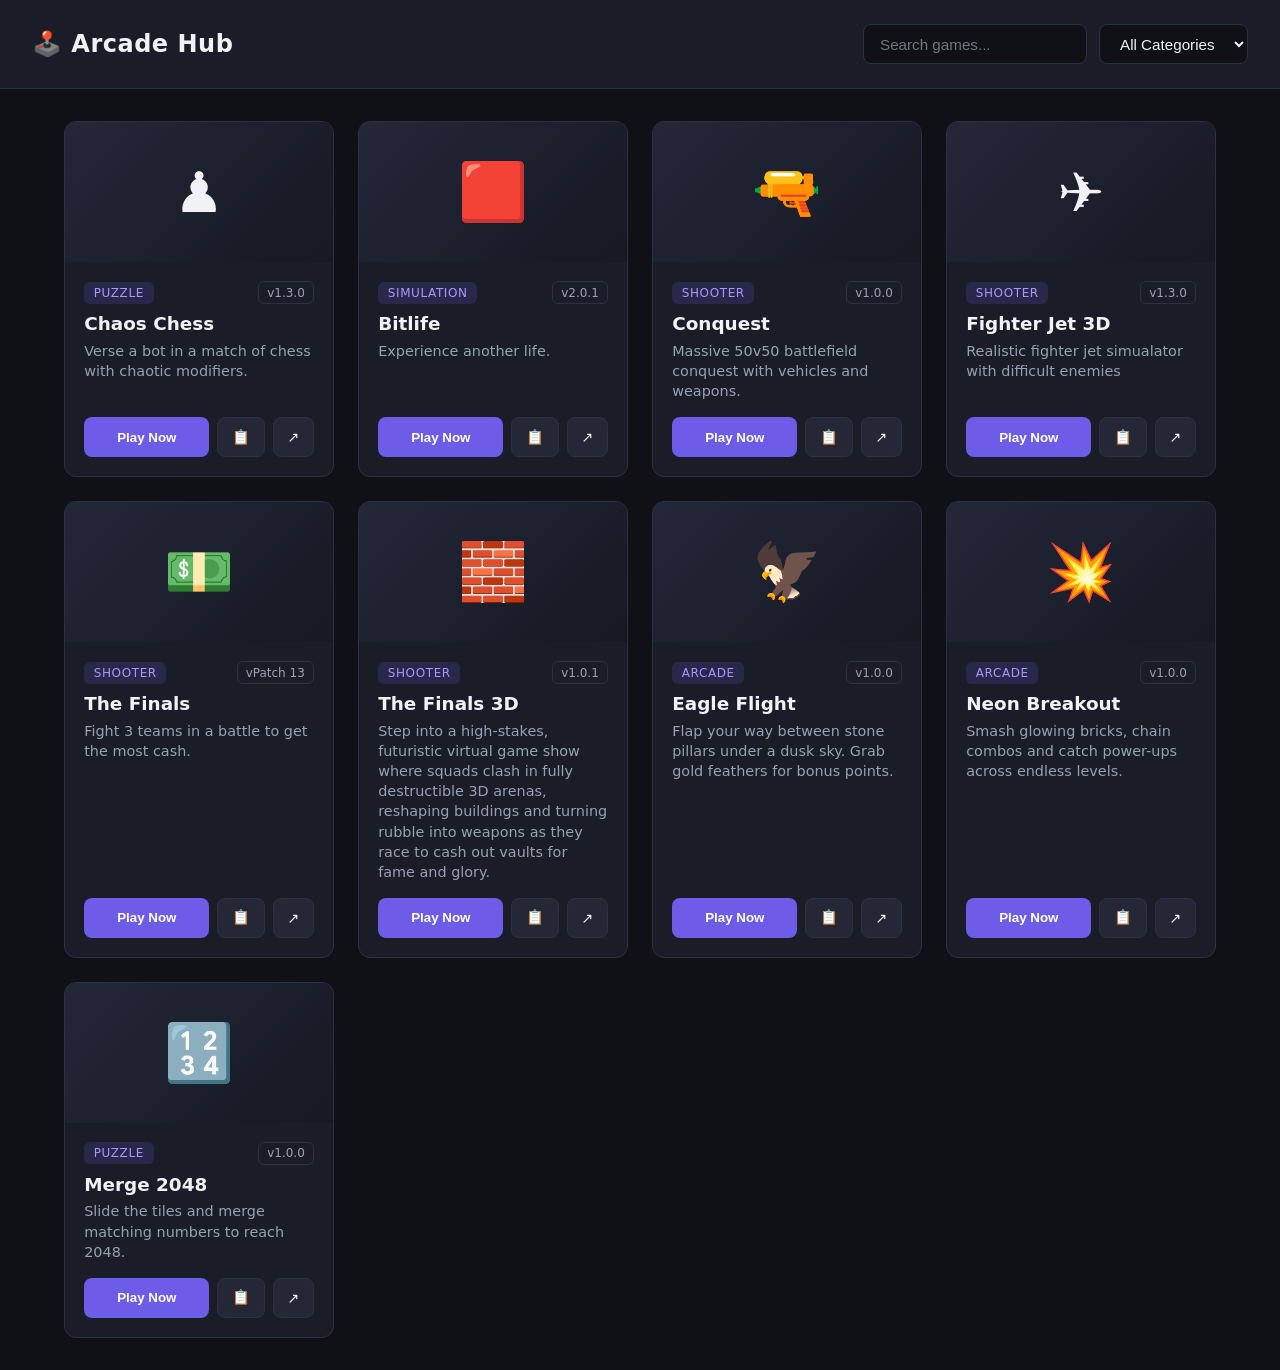
==== index.html @ 00473ccf "Point The Finals 3D card at its new folder and add 1.0.1 patch notes" ====
<!DOCTYPE html>
<html lang="en">
<head>
  <meta charset="UTF-8" />
  <meta name="viewport" content="width=device-width, initial-scale=1.0" />
  <title>Arcade Hub — Game Portal</title>
  <style>
    :root {
      --bg: #0f1117;
      --surface: #1a1d27;
      --surface-hover: #242836;
      --accent: #6c5ce7;
      --accent-hover: #8174f2;
      --text: #f1f2f6;
      --muted: #9aa0b4;
      --border: #2c3142;
      --new: #00b894;
      --fix: #fdcb6e;
      --change: #74b9ff;
      --remove: #ff7675;
    }

    * { box-sizing: border-box; margin: 0; padding: 0; }

    body {
      font-family: system-ui, -apple-system, Segoe UI, Roboto, sans-serif;
      background-color: var(--bg);
      color: var(--text);
      min-height: 100vh;
    }

    /* Header & Controls */
    header {
      background: var(--surface);
      border-bottom: 1px solid var(--border);
      padding: 1.5rem 2rem;
      display: flex;
      flex-wrap: wrap;
      align-items: center;
      justify-content: space-between;
      gap: 1rem;
    }
    header h1 { font-size: 1.5rem; letter-spacing: 0.5px; }
    .controls { display: flex; gap: 0.75rem; flex-wrap: wrap; }

    input[type="search"], select {
      background: var(--bg);
      color: var(--text);
      border: 1px solid var(--border);
      padding: 0.6rem 1rem;
      border-radius: 8px;
      font-size: 0.95rem;
      outline: none;
    }
    input[type="search"]:focus, select:focus { border-color: var(--accent); }

    /* Game Grid */
    main { max-width: 1200px; margin: 2rem auto; padding: 0 1.5rem; }
    .grid {
      display: grid;
      grid-template-columns: repeat(auto-fill, minmax(260px, 1fr));
      gap: 1.5rem;
    }

    .card {
      background: var(--surface);
      border: 1px solid var(--border);
      border-radius: 12px;
      overflow: hidden;
      display: flex;
      flex-direction: column;
      transition: transform 0.18s ease, border-color 0.18s ease;
    }
    .card:hover { transform: translateY(-4px); border-color: var(--accent); }

    .thumb {
      height: 140px;
      background: linear-gradient(135deg, #232738, #161822);
      display: flex;
      align-items: center;
      justify-content: center;
      font-size: 3.5rem;
      user-select: none;
    }
    .thumb img { width: 100%; height: 100%; object-fit: cover; }

    .card-body { padding: 1.2rem; display: flex; flex-direction: column; flex: 1; }

    .card-meta {
      display: flex;
      align-items: center;
      justify-content: space-between;
      margin-bottom: 0.6rem;
      gap: 0.5rem;
    }
    .tag {
      font-size: 0.75rem;
      text-transform: uppercase;
      letter-spacing: 0.6px;
      background: rgba(108, 92, 231, 0.18);
      color: #a29bfe;
      padding: 0.25rem 0.6rem;
      border-radius: 6px;
    }
    .version-badge {
      font-size: 0.75rem;
      color: var(--muted);
      border: 1px solid var(--border);
      padding: 0.2rem 0.5rem;
      border-radius: 6px;
      font-variant-numeric: tabular-nums;
    }
    .version-badge.fresh {
      color: var(--new);
      border-color: var(--new);
    }

    .card-title { font-size: 1.15rem; margin-bottom: 0.4rem; }
    .card-desc {
      font-size: 0.9rem;
      color: var(--muted);
      line-height: 1.4;
      margin-bottom: 1rem;
      flex: 1;
    }

    .card-actions { display: flex; gap: 0.5rem; }

    button.play-btn {
      flex: 1;
      background: var(--accent);
      color: #fff;
      border: none;
      padding: 0.65rem 1rem;
      border-radius: 8px;
      font-weight: 600;
      cursor: pointer;
      transition: background 0.15s ease;
    }
    button.play-btn:hover { background: var(--accent-hover); }

    button.notes-btn, a.tab-link {
      background: var(--surface-hover);
      color: var(--text);
      text-decoration: none;
      padding: 0.65rem 0.85rem;
      border-radius: 8px;
      font-size: 0.9rem;
      display: flex;
      align-items: center;
      justify-content: center;
      border: 1px solid var(--border);
      cursor: pointer;
    }
    button.notes-btn:hover, a.tab-link:hover { border-color: var(--muted); }

    /* Fullscreen Game Player Overlay */
    .player-overlay {
      position: fixed;
      inset: 0;
      background: #000;
      z-index: 1000;
      display: none;
      flex-direction: column;
    }
    .player-overlay.active { display: flex; }
    .player-bar {
      background: var(--surface);
      border-bottom: 1px solid var(--border);
      padding: 0.75rem 1.25rem;
      display: flex;
      align-items: center;
      justify-content: space-between;
    }
    .player-bar-actions { display: flex; gap: 0.6rem; }
    .bar-btn {
      background: var(--surface-hover);
      color: var(--text);
      border: 1px solid var(--border);
      padding: 0.45rem 0.9rem;
      border-radius: 6px;
      cursor: pointer;
      font-size: 0.9rem;
    }
    .bar-btn.close { background: #d63031; border-color: #d63031; color: #fff; }
    iframe#gameFrame {
      flex: 1;
      width: 100%;
      height: 100%;
      border: none;
      background: #000;
    }

    .empty-state {
      text-align: center;
      color: var(--muted);
      padding: 3rem 1rem;
      grid-column: 1 / -1;
    }

    /* Patch Notes Modal */
    .modal-backdrop {
      position: fixed;
      inset: 0;
      background: rgba(0, 0, 0, 0.7);
      z-index: 900;
      display: none;
      align-items: center;
      justify-content: center;
      padding: 1rem;
    }
    .modal-backdrop.active { display: flex; }

    .modal {
      background: var(--surface);
      border: 1px solid var(--border);
      border-radius: 14px;
      width: 100%;
      max-width: 640px;
      max-height: 85vh;
      display: flex;
      flex-direction: column;
      overflow: hidden;
    }
    .modal-head {
      padding: 1.1rem 1.4rem;
      border-bottom: 1px solid var(--border);
      display: flex;
      align-items: center;
      justify-content: space-between;
      gap: 1rem;
    }
    .modal-head h2 { font-size: 1.2rem; }
    .modal-head small { color: var(--muted); display: block; margin-top: 0.15rem; }
    .modal-close {
      background: none;
      border: none;
      color: var(--muted);
      font-size: 1.4rem;
      cursor: pointer;
      line-height: 1;
    }
    .modal-close:hover { color: var(--text); }

    .modal-body { overflow-y: auto; padding: 1.2rem 1.4rem 1.6rem; }

    .release {
      border-left: 2px solid var(--border);
      padding: 0 0 1.4rem 1.1rem;
      position: relative;
    }
    .release:last-child { padding-bottom: 0; }
    .release::before {
      content: "";
      position: absolute;
      left: -6px;
      top: 4px;
      width: 10px;
      height: 10px;
      border-radius: 50%;
      background: var(--border);
    }
    .release.latest { border-left-color: var(--accent); }
    .release.latest::before { background: var(--accent); }

    .release-head {
      display: flex;
      align-items: baseline;
      gap: 0.7rem;
      flex-wrap: wrap;
      margin-bottom: 0.2rem;
    }
    .release-head h3 { font-size: 1.05rem; }
    .release-head time { color: var(--muted); font-size: 0.85rem; }
    .latest-pill {
      font-size: 0.65rem;
      text-transform: uppercase;
      letter-spacing: 0.6px;
      background: var(--accent);
      color: #fff;
      padding: 0.15rem 0.45rem;
      border-radius: 5px;
    }
    .release-title { color: var(--muted); font-size: 0.9rem; margin-bottom: 0.6rem; }

    .change-list { list-style: none; display: flex; flex-direction: column; gap: 0.4rem; }
    .change-list li {
      display: flex;
      gap: 0.6rem;
      align-items: baseline;
      font-size: 0.92rem;
      line-height: 1.4;
    }
    .chip {
      flex: none;
      min-width: 64px;
      text-align: center;
      font-size: 0.65rem;
      text-transform: uppercase;
      letter-spacing: 0.5px;
      font-weight: 700;
      padding: 0.15rem 0.4rem;
      border-radius: 5px;
      color: #0f1117;
    }
    .chip.new { background: var(--new); }
    .chip.fix { background: var(--fix); }
    .chip.change { background: var(--change); }
    .chip.remove { background: var(--remove); }
  </style>
</head>
<body>

  <header>
    <h1>🕹️ Arcade Hub</h1>
    <div class="controls">
      <input type="search" id="searchInput" placeholder="Search games..." />
      <select id="categoryFilter">
        <option value="All">All Categories</option>
      </select>
    </div>
  </header>

  <main>
    <div class="grid" id="gameGrid"></div>
  </main>

  <!-- Patch Notes Modal -->
  <div class="modal-backdrop" id="notesBackdrop">
    <div class="modal" role="dialog" aria-modal="true" aria-labelledby="notesTitle">
      <div class="modal-head">
        <div>
          <h2 id="notesTitle">Patch Notes</h2>
          <small id="notesSubtitle"></small>
        </div>
        <button class="modal-close" id="notesClose" aria-label="Close patch notes">✕</button>
      </div>
      <div class="modal-body" id="notesBody"></div>
    </div>
  </div>

  <!-- In-Portal Game Player -->
  <div class="player-overlay" id="playerOverlay">
    <div class="player-bar">
      <strong id="activeGameTitle">Playing Game</strong>
      <div class="player-bar-actions">
        <button class="bar-btn" id="patchBtn">📋 Patch Notes</button>
        <button class="bar-btn" id="fullscreenBtn">⛶ Fullscreen</button>
        <button class="bar-btn" id="reloadBtn">↻ Restart</button>
        <button class="bar-btn close" id="closeBtn">✕ Back to Portal</button>
      </div>
    </div>
    <iframe id="gameFrame" title="Game Viewport" allowfullscreen></iframe>
  </div>

  <script>
    // ==========================================
    // 1. ADD YOUR HTML GAMES HERE
    // ==========================================
    // Each game has a `versions` array, NEWEST FIRST.
    // Change types: "new", "fix", "change", "remove"
    // (The notes below are placeholders — replace with your real history.)
    const GAMES = [
      {
        title: "Chaos Chess",
        category: "Puzzle",
        description: "Verse a bot in a match of chess with chaotic modifiers.",
        file: "spaces/chaos_chess.html",
        icon: "♟️",
        versions: [
          {
            version: "1.3.0", date: "2026-11-18", title: "Boom & Bots Update",
            changes: [
              { type: "new", text: "Added a small explosion effect when a piece is captured or destroyed, including King captures, Air Raid, landmines, lava and Volcanic Eruption." },
              { type: "new", text: "Added a dust cloud effect and a pop-in animation when a piece spawns, including Royal Bodyguard, Clone Army, Necromancy, Royal Guard pawns and King respawns." },
              { type: "new", text: "Added a 200 ELO Beginner bot that plays almost randomly and rarely notices captures." },
              { type: "new", text: "Added an 800 ELO bot that weighs trades, avoids hanging pieces, escapes threats, dodges hazards and pushes pawns to promote." },
              { type: "new", text: "Added a Bot Difficulty selector (200 / 400 / 800 ELO) to the sidebar." },
              { type: "change", text: "The original bot is now the 400 ELO bot and remains the default." },
              { type: "change", text: "The title, scoreboard label and win/lose message now show the selected bot's ELO." },
              { type: "change", text: "Effects on squares hidden by Fog of War are not shown, so they don't reveal enemy positions." }
             ]
          },
          {
            version: "1.2.0", date: "2026-11-10", title: "Modifier Madness",
            changes: [
              { type: "new", text: "Added 6 new chaos modifiers, including Teleporting Pawns." },
              { type: "change", text: "Bot now considers active modifiers when picking moves." },
              { type: "fix", text: "Castling no longer breaks when a modifier moves the rook." }
            ]
          },
          {
            version: "1.1.0", date: "2026-10-22", title: "Smarter Bot",
            changes: [
              { type: "new", text: "Difficulty selector: Easy, Normal, Hard." },
              { type: "fix", text: "Fixed en passant capturing the wrong piece." }
            ]
          },
          {
            version: "1.0.0", date: "2026-10-01", title: "Initial Release",
            changes: [
              { type: "new", text: "Play chess against a bot with randomized chaotic modifiers." }
            ]
          }
        ]
      },
      {
        title: "Bitlife",
        category: "Simulation",
        description: "Experience another life.",
        file: "spaces/bitlife.html",
        icon: "🟥",
        versions: [
          {
            version: "2.0.1", date: "2026-11-14", title: "Hotfix",
            changes: [
              { type: "fix", text: "Save data no longer resets after aging up past 80." },
              { type: "fix", text: "Fixed duplicate job offers appearing in the same year." }
            ]
          },
          {
            version: "2.0.0", date: "2026-11-05", title: "Careers & Relationships",
            changes: [
              { type: "new", text: "Expanded career paths with promotions and layoffs." },
              { type: "new", text: "Relationship events: dating, marriage, and family." },
              { type: "change", text: "Rebalanced random event frequency." }
            ]
          },
          {
            version: "1.0.0", date: "2026-09-18", title: "Initial Release",
            changes: [
              { type: "new", text: "Live a life from birth to old age, one year at a time." }
            ]
          }
        ]
      },
      {
        title: "Conquest",
        category: "Shooter",
        description: "Massive 50v50 battlefield conquest with vehicles and weapons.",
        file: "spaces/conquest.html",
        icon: "🔫",
        versions: [
          {
            version: "1.0.0", date: "2026-11-18", title: "Player Mode",
            changes: [
              { type: "new", text: "Added optional player control. Press P to take over a soldier or vehicle, and Esc or P to return to spectating." },
              { type: "new", text: "Added controls for soldiers (WASD, sprint, mouse aim, fire, secondary weapons, class switching) and vehicles (tank, truck, bike, helicopter, jet)." },
              { type: "new", text: "Added F to enter or exit friendly ground vehicles, B to choose the team P selects from, and a player HUD with crosshair, health bar and hit indicator." },
              { type: "change", text: "Spectator camera now follows the player's unit smoothly while you are in control." },
              { type: "fix", text: "Fixed the player losing control with no feedback when their unit is destroyed; a redeploy prompt now appears." },
              { type: "remove", text: "Removed nothing in this update." }
            ]
          },
          {
            version: "0.9.0", date: "2026-11-12", title: "Armor Update",
            changes: [
              { type: "new", text: "Added tanks and a transport helicopter." },
              { type: "change", text: "Capture points now fill faster with more players nearby." },
              { type: "fix", text: "Reduced lag in large firefights." },
              { type: "remove", text: "Removed the unbalanced sniper rifle scope glint." }
            ]
          },
          {
            version: "0.8.0", date: "2026-10-27", title: "Weapons Pass",
            changes: [
              { type: "new", text: "Three new weapon classes: DMR, LMG, and shotgun." },
              { type: "change", text: "Improved bot aim and squad behavior." }
            ]
          },
          {
            version: "0.5.0", date: "2026-10-03", title: "Playable Alpha",
            changes: [
              { type: "new", text: "First playable 50v50 conquest match." }
            ]
          }
        ]
      },
      {
        title: "Fighter Jet 3D",
        category: "Shooter",
        description: "Realistic fighter jet simualator with difficult enemies",
        file: "spaces/fighter-jet-3d-sim.html",
        icon: "✈️",
        versions: [
          {
            version: "1.3.0", date: "2026-11-16", title: "Dogfight Overhaul",
            changes: [
              { type: "new", text: "Added flares and countermeasures." },
              { type: "change", text: "Enemy pilots now use evasive maneuvers." },
              { type: "fix", text: "Fixed camera clipping into the cockpit on hard turns." }
            ]
          },
          {
            version: "1.2.0", date: "2026-11-01", title: "New Skies",
            changes: [
              { type: "new", text: "Dynamic weather and cloud layers." },
              { type: "fix", text: "Missiles no longer lose lock through clouds incorrectly." }
            ]
          },
          {
            version: "1.0.0", date: "2026-09-25", title: "Initial Release",
            changes: [
              { type: "new", text: "3D fighter jet flight sim with enemy aircraft." }
            ]
          }
        ]
      },
      {
        title: "The Finals",
        category: "Shooter",
        description: "Fight 3 teams in a battle to get the most cash.",
        file: "spaces/finals_ui_patch12.html",
        icon: "💵",
        versions: [
          {
            version: "Patch 13", date: "2026-11-18", title: "Play Mode Update",
             changes: [
              { type: "new", text: "Added Play mode. Press P or click Play to take control of any player, with WASD to move, mouse to aim and click to fire." },
              { type: "new", text: "Play mode supports all three gadgets (frag, gas and gateway), reviving and carrying downed teammates, and switching teammates with Tab." },
              { type: "new", text: "Added a smart auto camera that follows the action like a broadcast director, with on-screen captions explaining each shot." },
              { type: "new", text: "Added a Minimal UI toggle (H key) for a cleaner viewing experience. Your choice is remembered." },
              { type: "new", text: "Added reviving. Downed players can be revived in about 4 seconds and carried to safety first if enemies are nearby." },
              { type: "change", text: "Cashouts now take 90 seconds." },
              { type: "change", text: "Respawns now take 12 seconds, and a full team wipe respawns the squad together after 20 seconds." },
              { type: "change", text: "The leaderboard now ranks teams by projected cash (balance plus pending cashout) and animates teams moving up or down." },
              { type: "fix", text: "Fixed the revive, respawn and gateway timing so downed players are no longer stuck in limbo." },
              { type: "fix", text: "Fixed the tournament so the next match correctly resets the camera and director state." }
            ]
          },
          {
            version: "Patch 12", date: "2026-11-17", title: "UI Overhaul",
            changes: [
              { type: "change", text: "Redesigned HUD, scoreboard, and cash-out indicators." },
              { type: "fix", text: "Fixed cashout timer desync between teams." }
            ]
          },
          {
            version: "Patch 11", date: "2026-11-08", title: "Balance Pass",
            changes: [
              { type: "change", text: "Reduced cash payout from early vault drops." },
              { type: "fix", text: "Fixed players spawning inside walls." }
            ]
          },
          {
            version: "Patch 1", date: "2026-09-30", title: "Initial Release",
            changes: [
              { type: "new", text: "Three-team cash-grab matches." }
            ]
          }
        ]
      },
      {
        title: "The Finals 3D",
        category: "Shooter",
        description: "Step into a high-stakes, futuristic virtual game show where squads clash in fully destructible 3D arenas, reshaping buildings and turning rubble into weapons as they race to cash out vaults for fame and glory.",
        file: "spaces/thefinals3d/index.html",
        icon: "🧱",
        versions: [
          {
            version: "1.0.1", date: "2026-11-18", title: "Styling Fix",
            changes: [
              { type: "fix", text: "The game's stylesheet now loads, so the lobby, HUD and menus display correctly." },
              { type: "change", text: "Moved the game into its own folder (spaces/thefinals3d/) so its files stay together." }
            ]
          },
          {
            version: "1.0.0", date: "2026-11-18", title: "Full Release",
            changes: [
              { type: "new", text: "Released the game!." },
            ]
          }
        ]
      },
      {
        title: "Eagle Flight",
        category: "Arcade",
        description: "Flap your way between stone pillars under a dusk sky. Grab gold feathers for bonus points.",
        file: "spaces/eagle_flight.html",
        icon: "🦅",
        versions: [
          {
            version: "1.0.0", date: "2026-11-18", title: "Initial Release",
            changes: [
              { type: "new", text: "One-button flying: click, tap or press Space to flap between the pillars." },
              { type: "new", text: "Gold feathers appear between pillars and are worth +2 points." },
              { type: "new", text: "The game speeds up and the gaps narrow as your score climbs." },
              { type: "new", text: "Your best score is saved in your browser." }
            ]
          }
        ]
      },
      {
        title: "Neon Breakout",
        category: "Arcade",
        description: "Smash glowing bricks, chain combos and catch power-ups across endless levels.",
        file: "spaces/neon_breakout.html",
        icon: "💥",
        versions: [
          {
            version: "1.0.0", date: "2026-11-18", title: "Initial Release",
            changes: [
              { type: "new", text: "Control the paddle with the mouse, touch or arrow keys. Press P to pause." },
              { type: "new", text: "Combo multiplier up to x8 for hitting several bricks before the ball returns to the paddle." },
              { type: "new", text: "Power-ups: Wide paddle, Multiball, Slow ball and Extra life." },
              { type: "new", text: "Three hand-made levels, then endless generated levels with tougher two-hit bricks." },
              { type: "new", text: "Your best score is saved in your browser." }
            ]
          }
        ]
      },
      {
        title: "Merge 2048",
        category: "Puzzle",
        description: "Slide the tiles and merge matching numbers to reach 2048.",
        file: "spaces/merge_2048.html",
        icon: "🔢",
        versions: [
          {
            version: "1.0.0", date: "2026-11-18", title: "Initial Release",
            changes: [
              { type: "new", text: "Slide tiles with the arrow keys, WASD or swipes." },
              { type: "new", text: "One-step undo with the Undo button or the U key." },
              { type: "new", text: "Keep playing past 2048 to chase a higher score." },
              { type: "new", text: "Your current game and best score are saved in your browser." }
            ]
          }
        ]
      },
    ];

    // ==========================================
    // 2. PORTAL LOGIC (NO NEED TO EDIT BELOW)
    // ==========================================
    const gameGrid = document.getElementById("gameGrid");
    const searchInput = document.getElementById("searchInput");
    const categoryFilter = document.getElementById("categoryFilter");
    const playerOverlay = document.getElementById("playerOverlay");
    const gameFrame = document.getElementById("gameFrame");
    const activeGameTitle = document.getElementById("activeGameTitle");
    const notesBackdrop = document.getElementById("notesBackdrop");
    const notesBody = document.getElementById("notesBody");
    const notesTitle = document.getElementById("notesTitle");
    const notesSubtitle = document.getElementById("notesSubtitle");

    let activeGame = null;
    const FRESH_DAYS = 14;

    const CHIP_LABELS = { new: "New", fix: "Fix", change: "Change", remove: "Removed" };

    function escapeHTML(str) {
      return String(str).replace(/[&<>"']/g, c => ({
        "&": "&amp;", "<": "&lt;", ">": "&gt;", '"': "&quot;", "'": "&#39;"
      }[c]));
    }

    function formatDate(iso) {
      const d = new Date(iso + "T00:00:00");
      if (isNaN(d)) return iso;
      return d.toLocaleDateString(undefined, { year: "numeric", month: "short", day: "numeric" });
    }

    function isFresh(iso) {
      const d = new Date(iso + "T00:00:00");
      if (isNaN(d)) return false;
      return (Date.now() - d.getTime()) / 86400000 <= FRESH_DAYS;
    }

    function latestVersion(game) {
      return game.versions && game.versions.length ? game.versions[0] : null;
    }

    // Populate category dropdown dynamically
    const categories = ["All", ...new Set(GAMES.map(g => g.category))];
    categories.forEach(cat => {
      if (cat === "All") return;
      const opt = document.createElement("option");
      opt.value = cat;
      opt.textContent = cat;
      categoryFilter.appendChild(opt);
    });

    function renderGames() {
      const query = searchInput.value.toLowerCase().trim();
      const selectedCat = categoryFilter.value;

      const filtered = GAMES.filter(game => {
        const matchesCat = selectedCat === "All" || game.category === selectedCat;
        const matchesSearch =
          game.title.toLowerCase().includes(query) ||
          game.description.toLowerCase().includes(query);
        return matchesCat && matchesSearch;
      });

      gameGrid.innerHTML = "";

      if (filtered.length === 0) {
        gameGrid.innerHTML = `<div class="empty-state">No games match your search.</div>`;
        return;
      }

      filtered.forEach(game => {
        const card = document.createElement("div");
        card.className = "card";

        const thumbContent = game.thumbnail
          ? `<img src="${game.thumbnail}" alt="${game.title}" />`
          : `<span>${game.icon || "🎮"}</span>`;

        const latest = latestVersion(game);
        const badge = latest
          ? `<span class="version-badge ${isFresh(latest.date) ? "fresh" : ""}" title="Updated ${formatDate(latest.date)}">${isFresh(latest.date) ? "● " : ""}v${escapeHTML(latest.version.replace(/^v/i, ""))}</span>`
          : "";

        card.innerHTML = `
          <div class="thumb">${thumbContent}</div>
          <div class="card-body">
            <div class="card-meta">
              <span class="tag">${game.category}</span>
              ${badge}
            </div>
            <h2 class="card-title">${game.title}</h2>
            <p class="card-desc">${game.description}</p>
            <div class="card-actions">
              <button class="play-btn">Play Now</button>
              <button class="notes-btn" title="Patch notes">📋</button>
              <a class="tab-link" href="${game.file}" target="_blank" title="Open in new tab">↗</a>
            </div>
          </div>
        `;

        card.querySelector(".play-btn").addEventListener("click", () => openGame(game));
        card.querySelector(".notes-btn").addEventListener("click", () => openNotes(game));
        gameGrid.appendChild(card);
      });
    }

    // ---------- Patch notes ----------
    function openNotes(game) {
      notesTitle.textContent = `${game.title} — Patch Notes`;
      const versions = game.versions || [];
      notesSubtitle.textContent = versions.length
        ? `${versions.length} release${versions.length === 1 ? "" : "s"} · latest ${versions[0].version}`
        : "";

      if (!versions.length) {
        notesBody.innerHTML = `<div class="empty-state">No patch notes yet for this game.</div>`;
      } else {
        notesBody.innerHTML = versions.map((v, i) => `
          <div class="release ${i === 0 ? "latest" : ""}">
            <div class="release-head">
              <h3>${escapeHTML(v.version)}</h3>
              <time datetime="${escapeHTML(v.date)}">${formatDate(v.date)}</time>
              ${i === 0 ? `<span class="latest-pill">Latest</span>` : ""}
            </div>
            ${v.title ? `<div class="release-title">${escapeHTML(v.title)}</div>` : ""}
            <ul class="change-list">
              ${(v.changes || []).map(c => `
                <li>
                  <span class="chip ${escapeHTML(c.type)}">${CHIP_LABELS[c.type] || escapeHTML(c.type)}</span>
                  <span>${escapeHTML(c.text)}</span>
                </li>`).join("")}
            </ul>
          </div>
        `).join("");
      }
      notesBody.scrollTop = 0;
      notesBackdrop.classList.add("active");
    }

    function closeNotes() {
      notesBackdrop.classList.remove("active");
    }

    document.getElementById("notesClose").addEventListener("click", closeNotes);
    notesBackdrop.addEventListener("click", e => {
      if (e.target === notesBackdrop) closeNotes();
    });

    // ---------- Player ----------
    function openGame(game) {
      activeGame = game;
      activeGameTitle.textContent = game.title;
      gameFrame.src = game.file;
      playerOverlay.classList.add("active");
      gameFrame.focus();
    }

    function closeGame() {
      playerOverlay.classList.remove("active");
      gameFrame.src = "about:blank"; // Stops game audio and loops
      activeGame = null;
    }

    document.getElementById("closeBtn").addEventListener("click", closeGame);

    document.getElementById("patchBtn").addEventListener("click", () => {
      if (activeGame) openNotes(activeGame);
    });

    document.getElementById("reloadBtn").addEventListener("click", () => {
      gameFrame.contentWindow.location.reload();
      gameFrame.focus();
    });

    document.getElementById("fullscreenBtn").addEventListener("click", () => {
      if (!document.fullscreenElement) {
        playerOverlay.requestFullscreen().catch(() => {});
      } else {
        document.exitFullscreen();
      }
    });

    // Escape: close patch notes first, otherwise close the game
    document.addEventListener("keydown", e => {
      if (e.key !== "Escape") return;
      if (notesBackdrop.classList.contains("active")) {
        closeNotes();
      } else if (playerOverlay.classList.contains("active")) {
        closeGame();
      }
    });

    searchInput.addEventListener("input", renderGames);
    categoryFilter.addEventListener("change", renderGames);

    // Initial render
    renderGames();
  </script>
</body>
</html>
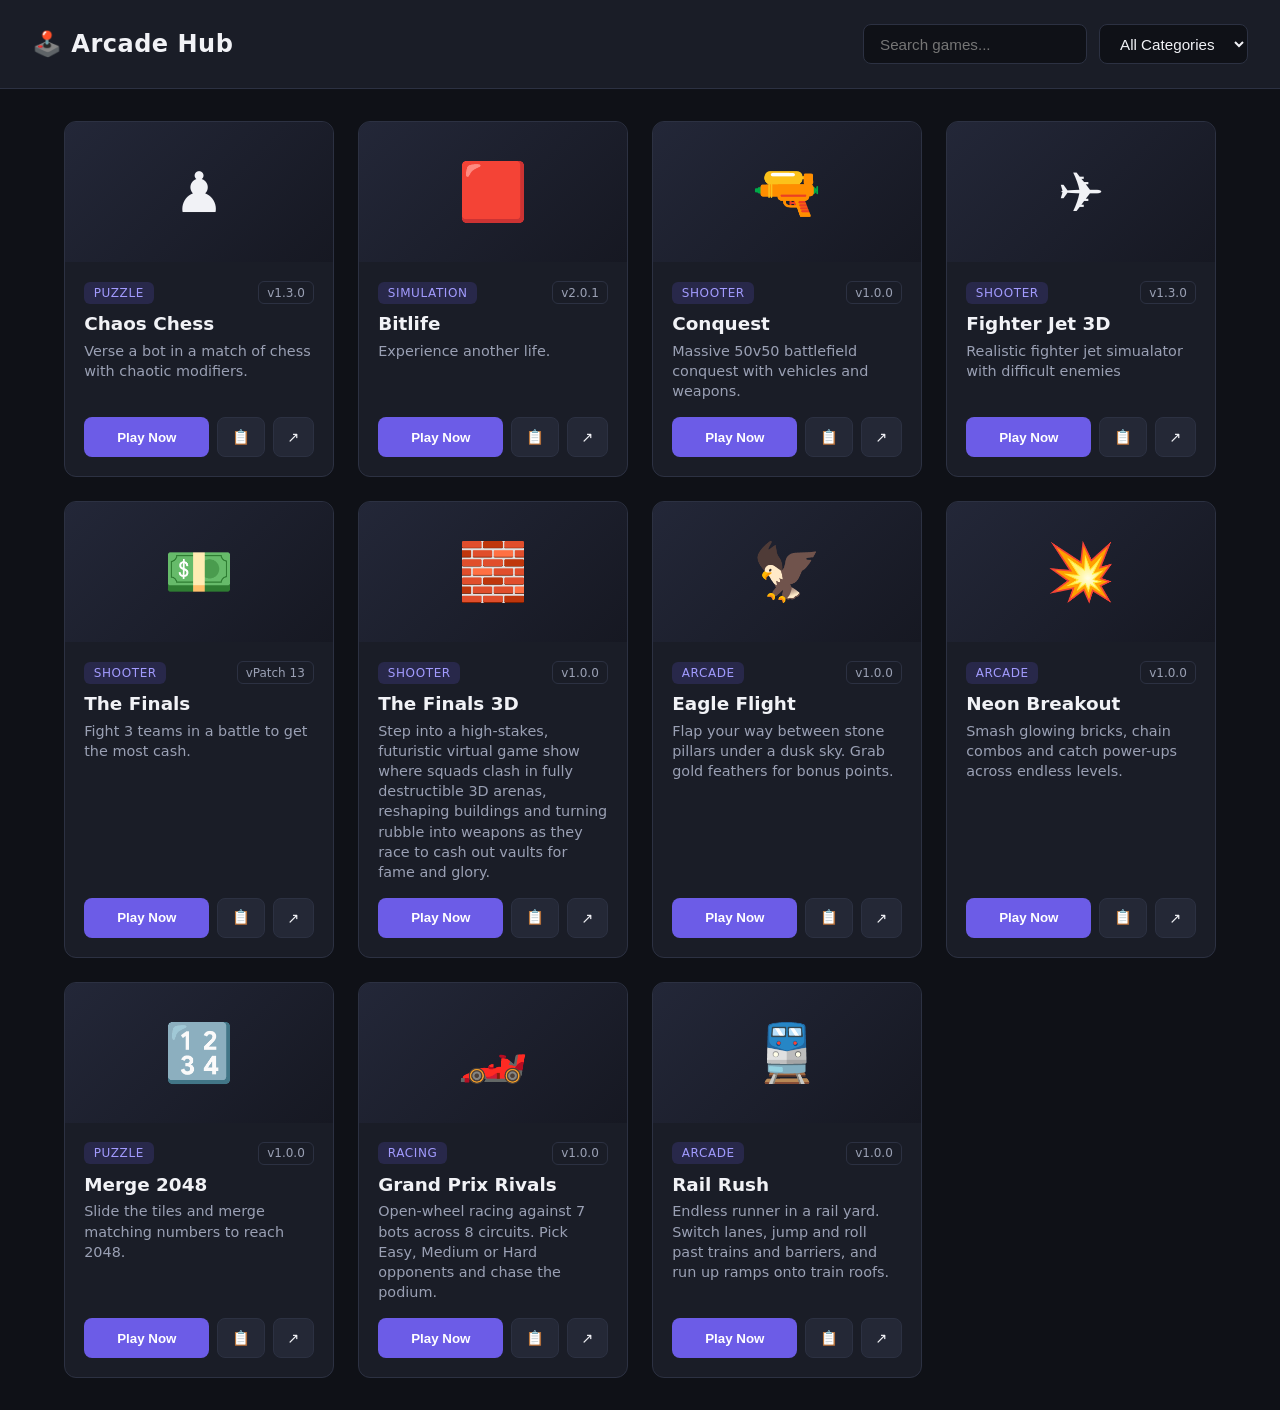
==== commit ca75a1a0: "Add Grand Prix Rivals and Rail Rush to the portal" ====
--- a/index.html
+++ b/index.html
@@ -554,16 +554,9 @@
         title: "The Finals 3D",
         category: "Shooter",
         description: "Step into a high-stakes, futuristic virtual game show where squads clash in fully destructible 3D arenas, reshaping buildings and turning rubble into weapons as they race to cash out vaults for fame and glory.",
-        file: "spaces/thefinals3d/index.html",
+        file: "spaces/thefinals3d.html",
         icon: "🧱",
         versions: [
-          {
-            version: "1.0.1", date: "2026-11-18", title: "Styling Fix",
-            changes: [
-              { type: "fix", text: "The game's stylesheet now loads, so the lobby, HUD and menus display correctly." },
-              { type: "change", text: "Moved the game into its own folder (spaces/thefinals3d/) so its files stay together." }
-            ]
-          },
           {
             version: "1.0.0", date: "2026-11-18", title: "Full Release",
             changes: [
@@ -623,6 +616,45 @@
               { type: "new", text: "One-step undo with the Undo button or the U key." },
               { type: "new", text: "Keep playing past 2048 to chase a higher score." },
               { type: "new", text: "Your current game and best score are saved in your browser." }
+            ]
+          }
+        ]
+      },
+      {
+        title: "Grand Prix Rivals",
+        category: "Racing",
+        description: "Open-wheel racing against 7 bots across 8 circuits. Pick Easy, Medium or Hard opponents and chase the podium.",
+        file: "spaces/grand_prix.html",
+        icon: "🏎️",
+        versions: [
+          {
+            version: "1.0.0", date: "2026-11-19", title: "Initial Release",
+            changes: [
+              { type: "new", text: "8 circuits: Harbor Circuit, Desert Ring, Alpine Loop, Neon City Night, Coastal Sprint, Forest Esses, Canyon Hairpins and Grand Oval." },
+              { type: "new", text: "Race 7 bots on Easy, Medium or Hard. Bots brake for corners, pick racing lines and overtake slower cars." },
+              { type: "new", text: "Choose 3, 5 or 8 laps. Starts with a five-light countdown." },
+              { type: "new", text: "Live standings, minimap, speedometer and lap timer, plus a results table at the finish." },
+              { type: "new", text: "Your best lap on each circuit is saved in your browser." },
+              { type: "new", text: "Keyboard controls, plus on-screen buttons on touch screens." }
+            ]
+          }
+        ]
+      },
+      {
+        title: "Rail Rush",
+        category: "Arcade",
+        description: "Endless runner in a rail yard. Switch lanes, jump and roll past trains and barriers, and run up ramps onto train roofs.",
+        file: "spaces/rail_rush.html",
+        icon: "🚆",
+        versions: [
+          {
+            version: "1.0.0", date: "2026-11-19", title: "Initial Release",
+            changes: [
+              { type: "new", text: "Three lanes of trains, low barriers to jump and high barriers to roll under." },
+              { type: "new", text: "Ramps lead onto train roofs, and oncoming trains use the outer lanes." },
+              { type: "new", text: "Coin magnet and super jump power-ups." },
+              { type: "new", text: "The run speeds up the further you go. Bumping into a side twice in a row ends the run." },
+              { type: "new", text: "Keyboard controls and swipe controls. Your best score is saved in your browser." }
             ]
           }
         ]
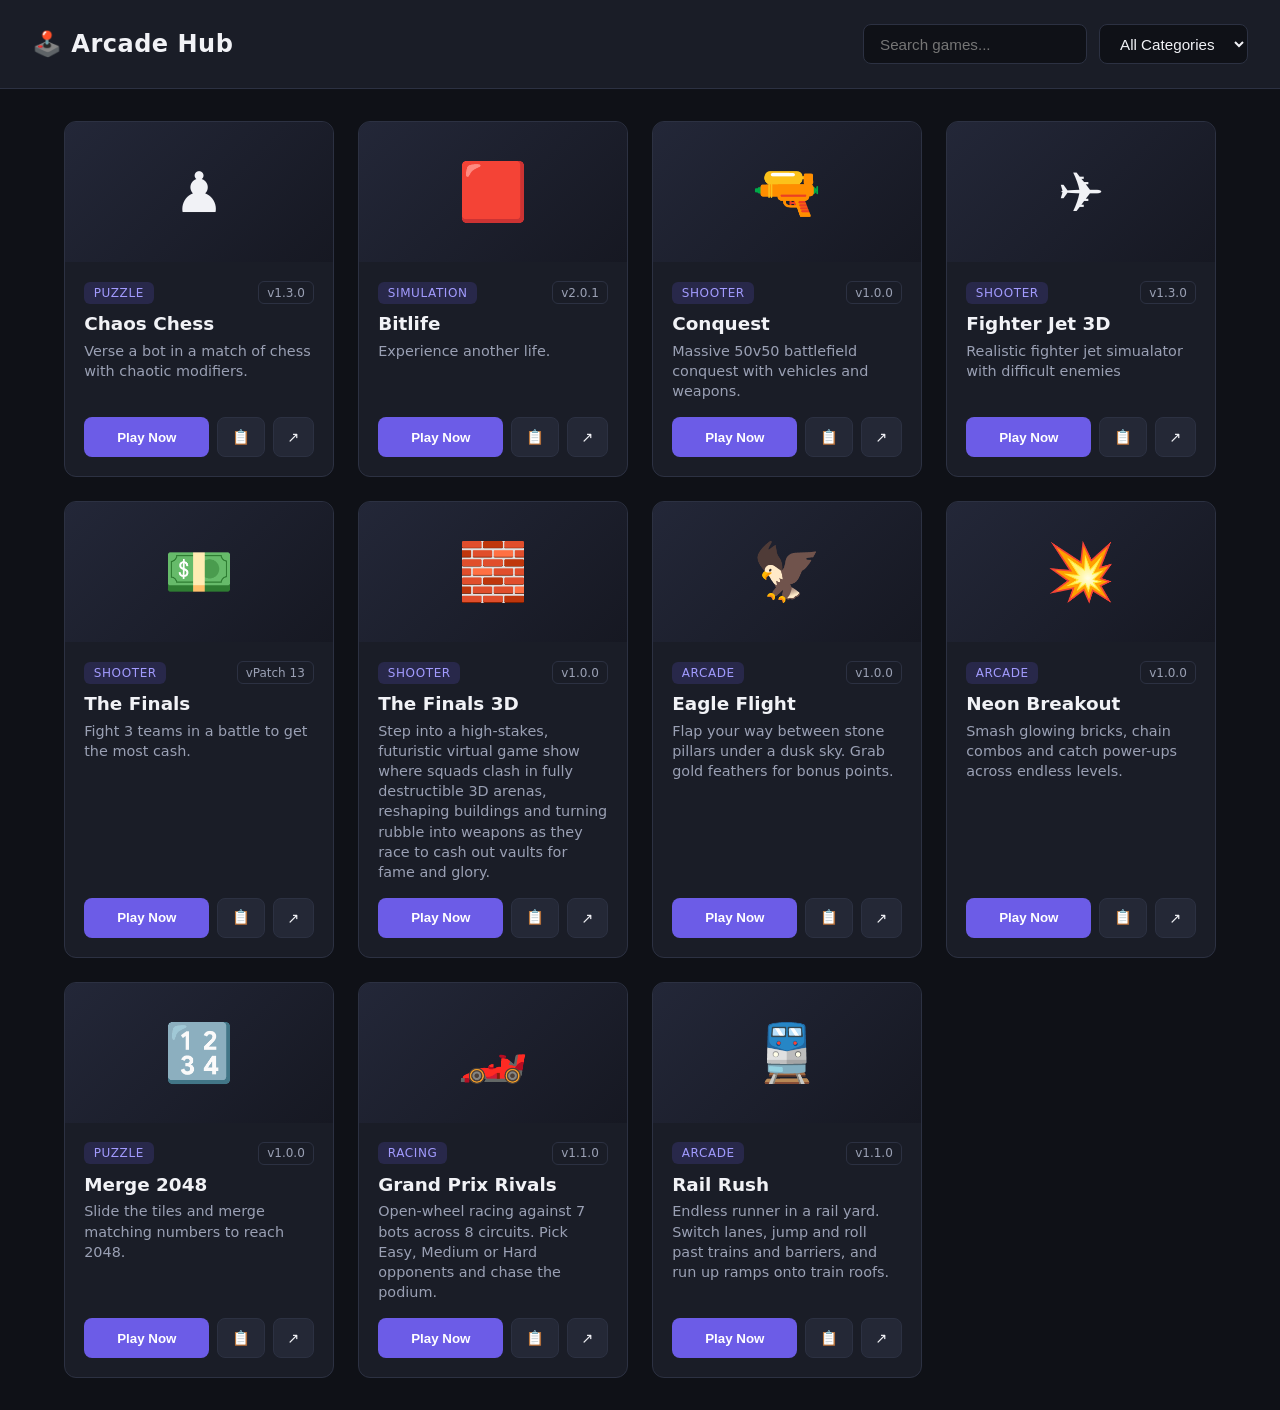
==== commit 56ea0a42: "Add 1.1.0 patch notes for Grand Prix Rivals and Rail Rush" ====
--- a/index.html
+++ b/index.html
@@ -628,6 +628,16 @@
         icon: "🏎️",
         versions: [
           {
+            version: "1.1.0", date: "2026-11-19", title: "Wild Circuits",
+            changes: [
+              { type: "new", text: "Crossover Eight: a figure-8 where the two halves of the lap cross at the centre, so traffic meets head-on." },
+              { type: "new", text: "Canyon Leap: hit the ramps flat out to jump the canyon gaps. Come up short and you drop back in after the gap." },
+              { type: "new", text: "Pinball Park: bouncy bumpers sit on the racing line and knock cars aside, with boost pads in between." },
+              { type: "new", text: "Boost pads give a short burst of extra top speed, with a visible exhaust flame." },
+              { type: "change", text: "Bots now use boost pads, take the jumps at speed and steer around bumpers." }
+            ]
+          },
+          {
             version: "1.0.0", date: "2026-11-19", title: "Initial Release",
             changes: [
               { type: "new", text: "8 circuits: Harbor Circuit, Desert Ring, Alpine Loop, Neon City Night, Coastal Sprint, Forest Esses, Canyon Hairpins and Grand Oval." },
@@ -647,6 +657,16 @@
         file: "spaces/rail_rush.html",
         icon: "🚆",
         versions: [
+          {
+            version: "1.1.0", date: "2026-11-19", title: "Jetpack Update",
+            changes: [
+              { type: "new", text: "Jetpack power-up: fly high above the trains for 7 seconds, collecting a trail of sky coins, then glide down safely." },
+              { type: "change", text: "The run now speeds up faster and keeps going to 2.7x your starting speed, with a \"Speed up!\" callout every 500 m." },
+              { type: "new", text: "Current speed multiplier is shown under your coin count." },
+              { type: "change", text: "Lane switching gets quicker as you speed up." },
+              { type: "fix", text: "Collision checks run in smaller steps so nothing gets skipped at top speed." }
+            ]
+          },
           {
             version: "1.0.0", date: "2026-11-19", title: "Initial Release",
             changes: [
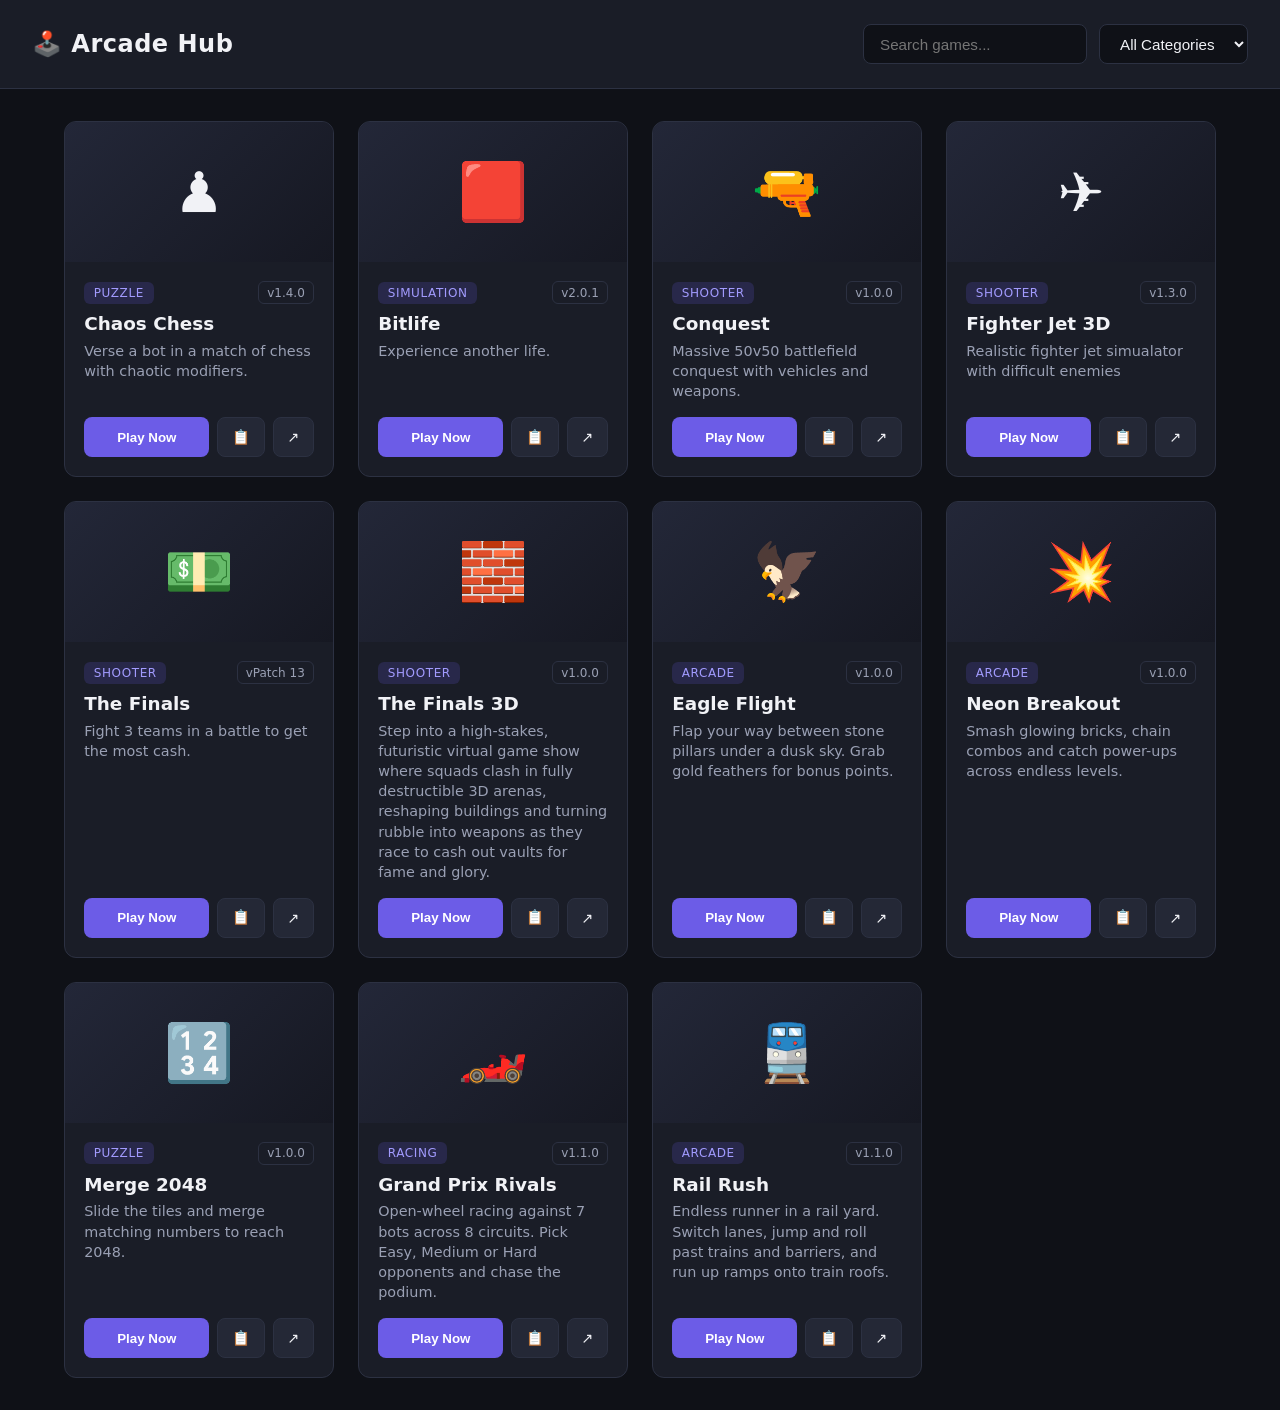
==== commit 12c1d5fb: "Add Chaos Chess 1.4.0 patch notes" ====
--- a/index.html
+++ b/index.html
@@ -368,6 +368,17 @@
         file: "spaces/chaos_chess.html",
         icon: "♟️",
         versions: [
+          {
+            version: "1.4.0", date: "2026-11-19", title: "Chaos in Motion",
+            changes: [
+              { type: "new", text: "Every chaos event now opens with an announcement banner on the board showing the modifier's icon and name." },
+              { type: "new", text: "All 30 modifiers have their own animation: meteors streak in, Air Raid shows targeting reticles before the blasts, volcanoes erupt, wormholes swirl open, landmines drop in, the board shakes in an Earthquake and flips in Mirror Realm, and more." },
+              { type: "new", text: "Lasting modifiers stay visible while active: frosted board for Ice Floor, glowing board for Pacifist Truce, floating translucent Ghost rooks, raging Berserk Knights, upside-down pawns under Reverse Gravity, shrunken Queens on holiday and oversized Giant Pawns." },
+              { type: "new", text: "Hazard tiles are animated: portals pulse, lava glows, quicksand ripples, mines blink and trampolines bounce." },
+              { type: "change", text: "Pieces moved by a modifier glide to their new squares, and the bot waits for the chaos animation to finish before moving." },
+              { type: "change", text: "The All 30 Modifiers list now shows each modifier's icon." }
+            ]
+          },
           {
             version: "1.3.0", date: "2026-11-18", title: "Boom & Bots Update",
             changes: [
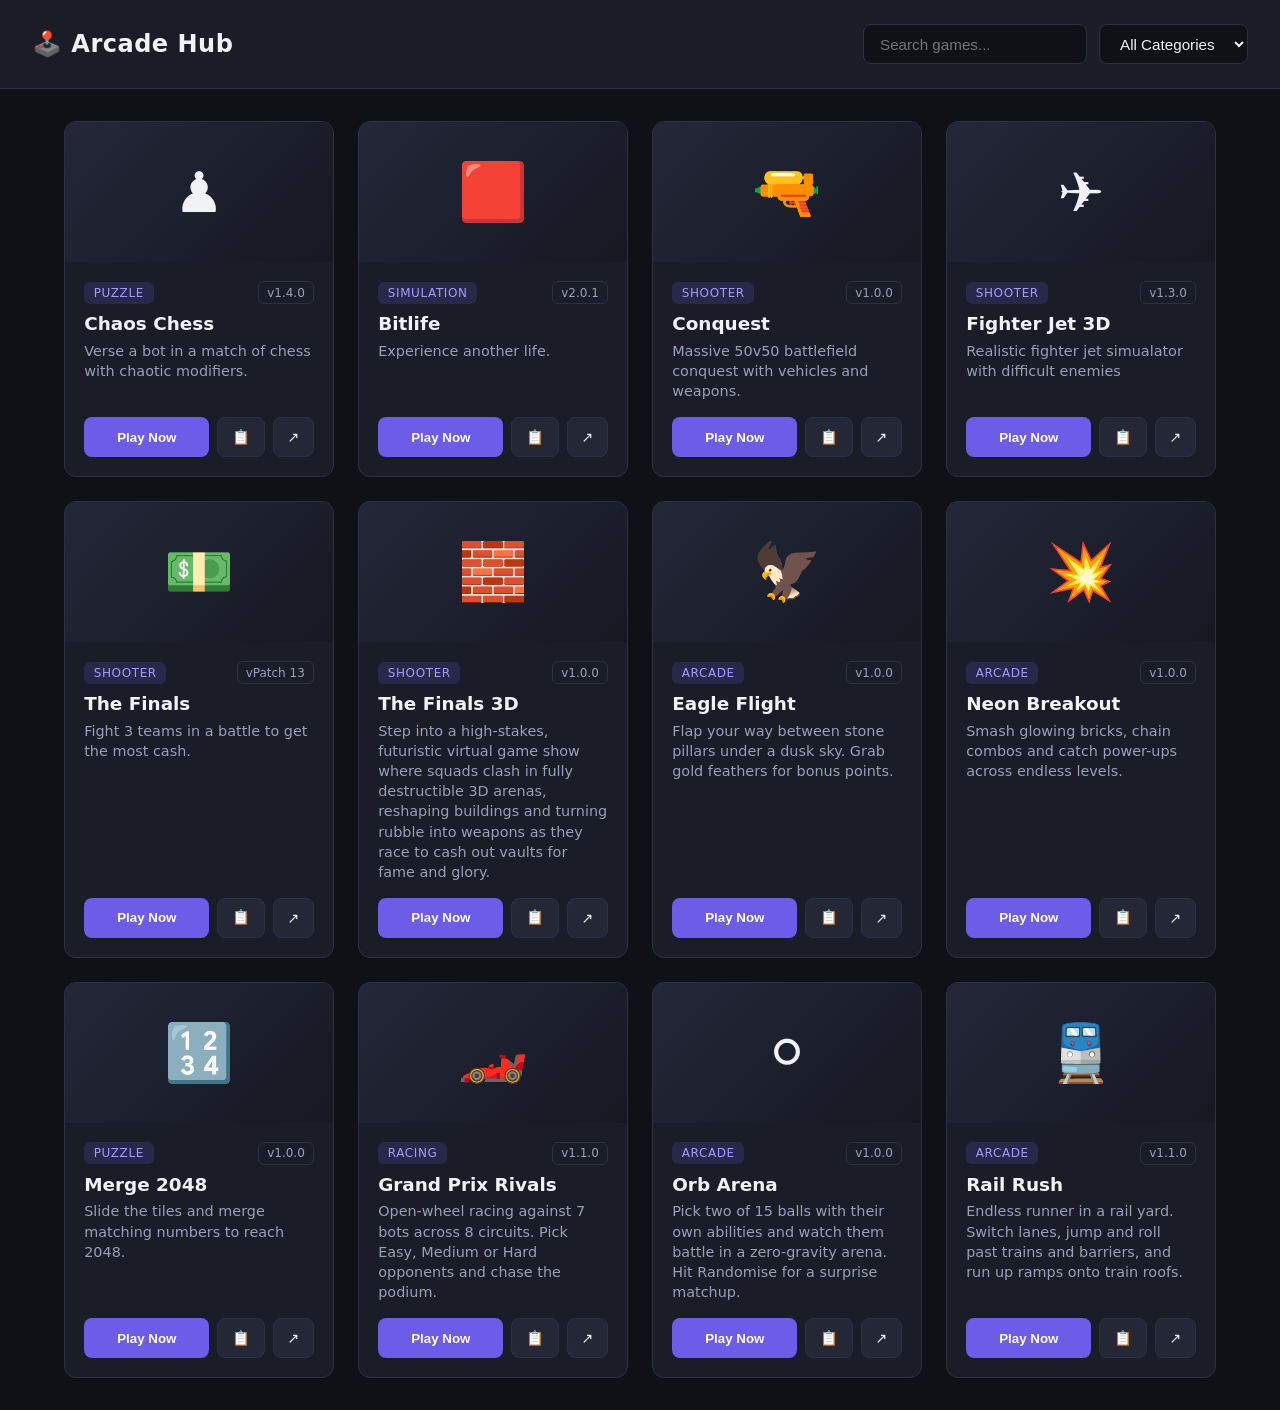
==== commit a09d97c8: "Update index.html" ====
--- a/index.html
+++ b/index.html
@@ -657,6 +657,26 @@
               { type: "new", text: "Live standings, minimap, speedometer and lap timer, plus a results table at the finish." },
               { type: "new", text: "Your best lap on each circuit is saved in your browser." },
               { type: "new", text: "Keyboard controls, plus on-screen buttons on touch screens." }
+            ]
+          }
+        ]
+      },
+      {
+        title: "Orb Arena",
+        category: "Arcade",
+        description: "Pick two of 15 balls with their own abilities and watch them battle in a zero-gravity arena. Hit Randomise for a surprise matchup.",
+        file: "spaces/orb_arena.html",
+        icon: "⚪",
+        versions: [
+          {
+            version: "1.0.0", date: "2026-11-20", title: "Initial Release",
+            changes: [
+              { type: "new", text: "15 balls, each with its own ability: Ember, Frost, Venom, Leech, Spark, Blade, Turret, Bomber, Magnet, Phantom, Mitosis, Snowball, Mirror, Void and Prism." },
+              { type: "new", text: "Watch-only battles: two balls bounce around a zero-gravity arena and damage each other on contact until one runs out of HP." },
+              { type: "new", text: "Randomise button picks two different balls and starts a fight straight away, from the picker, during a match or on the results screen." },
+              { type: "new", text: "1x, 2x and 3x speed, plus Restart and Change Balls buttons." },
+              { type: "new", text: "Sudden Death after 45 seconds: damage keeps rising until someone falls." },
+              { type: "new", text: "Win counts for each ball are saved in your browser." }
             ]
           }
         ]
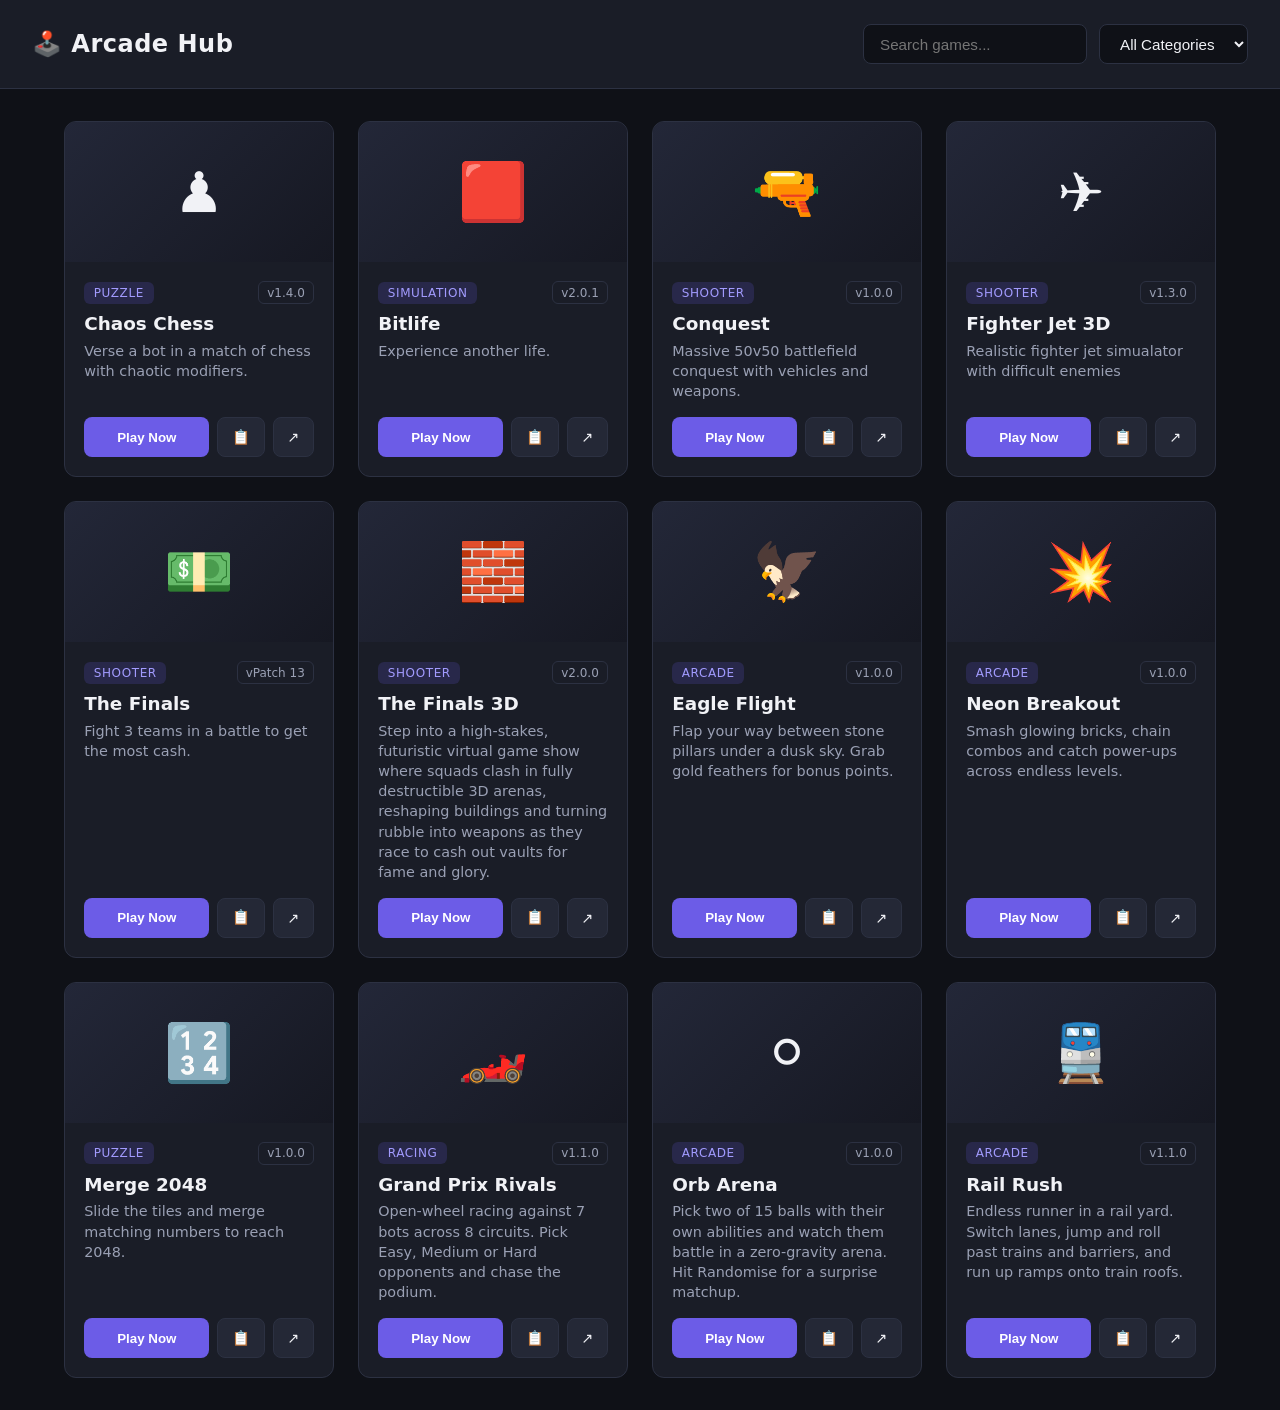
==== commit fc566a45: "Add The Finals 3D 2.0.0 patch notes" ====
--- a/index.html
+++ b/index.html
@@ -3,7 +3,7 @@
 <head>
   <meta charset="UTF-8" />
   <meta name="viewport" content="width=device-width, initial-scale=1.0" />
-  <title>Arcade Hub — Game Portal</title>
+  <title>Calculator App</title>
   <style>
     :root {
       --bg: #0f1117;
@@ -568,6 +568,18 @@
         file: "spaces/thefinals3d.html",
         icon: "🧱",
         versions: [
+          {
+            version: "2.0.0", date: "2026-11-21", title: "Standalone Rebuild",
+            changes: [
+              { type: "change", text: "The game is now a single self-contained file, so it loads reliably from the portal." },
+              { type: "new", text: "Pick a Light, Medium or Heavy build in the lobby, each with its own weapon, two gadgets and a special ability. Press M during a match to switch." },
+              { type: "new", text: "4-team matches against bots: open vaults, carry or throw the cashbox to a cashout station, then defend it or steal another team's cashout." },
+              { type: "new", text: "A larger city arena with fully destructible multi-story buildings, skybridges, jump pads and explosive and goo barrels." },
+              { type: "new", text: "Random game show events: Low Gravity, Meteor Shower and Mega Damage." },
+              { type: "new", text: "New HUD with team cash, live commentary, killfeed, objective waypoints, enemy health bars and directional damage indicators. Hold Tab for the scoreboard." },
+              { type: "new", text: "After being eliminated you fly a spectator camera until you respawn." }
+            ]
+          },
           {
             version: "1.0.0", date: "2026-11-18", title: "Full Release",
             changes: [
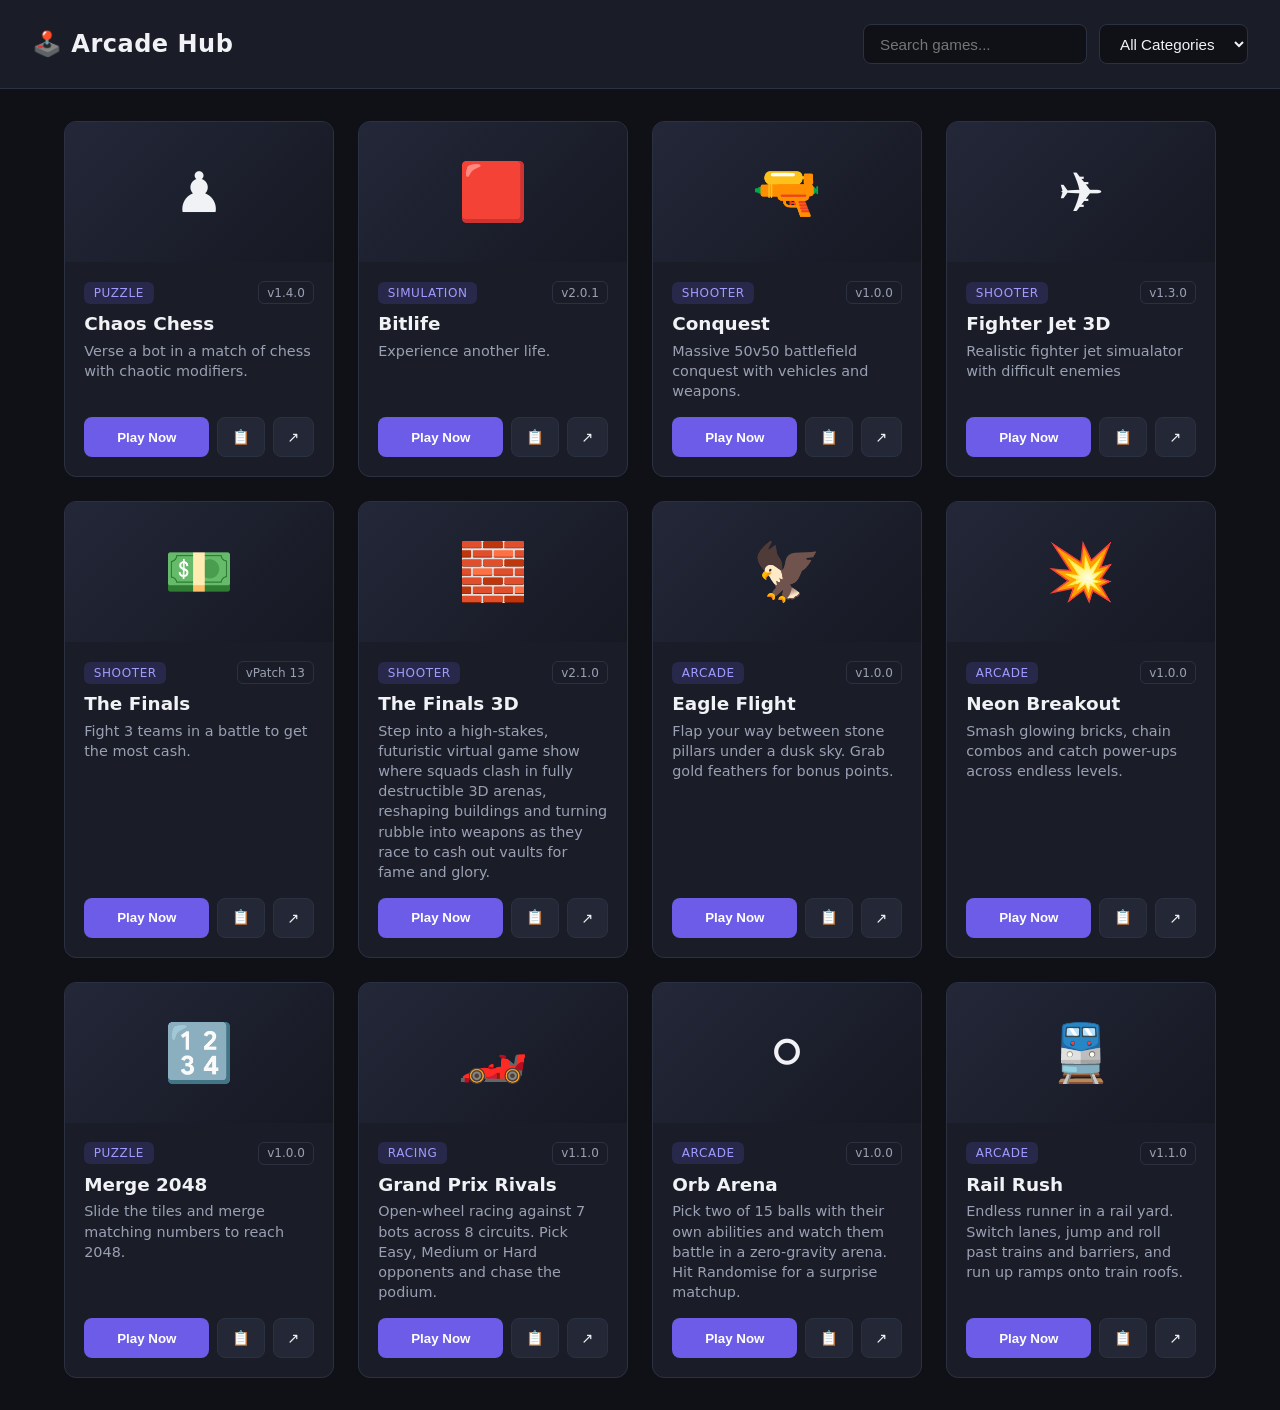
==== commit 5baca807: "Add The Finals 3D 2.1.0 patch notes" ====
--- a/index.html
+++ b/index.html
@@ -568,6 +568,17 @@
         file: "spaces/thefinals3d.html",
         icon: "🧱",
         versions: [
+          {
+            version: "2.1.0", date: "2026-11-22", title: "Hack Panel",
+            changes: [
+              { type: "new", text: "Press H during a match to open the Hack Panel. Click back into the game to close it." },
+              { type: "new", text: "Aimlock: snaps your aim to the head of the nearest enemy you can see, with a strength slider and an option to only lock on while aiming with right mouse." },
+              { type: "new", text: "Wallhacks: every enemy shows through walls as a glowing box in their team colour, and their name and health show from any distance." },
+              { type: "new", text: "Flying: turns off gravity. Hold Space to rise and C to sink." },
+              { type: "new", text: "Speed: multiplies your running, sprinting, sliding and flying speed from 1.25x up to 5x." },
+              { type: "new", text: "A badge above your health shows which hacks are on, and your settings are saved in your browser." }
+            ]
+          },
           {
             version: "2.0.0", date: "2026-11-21", title: "Standalone Rebuild",
             changes: [
